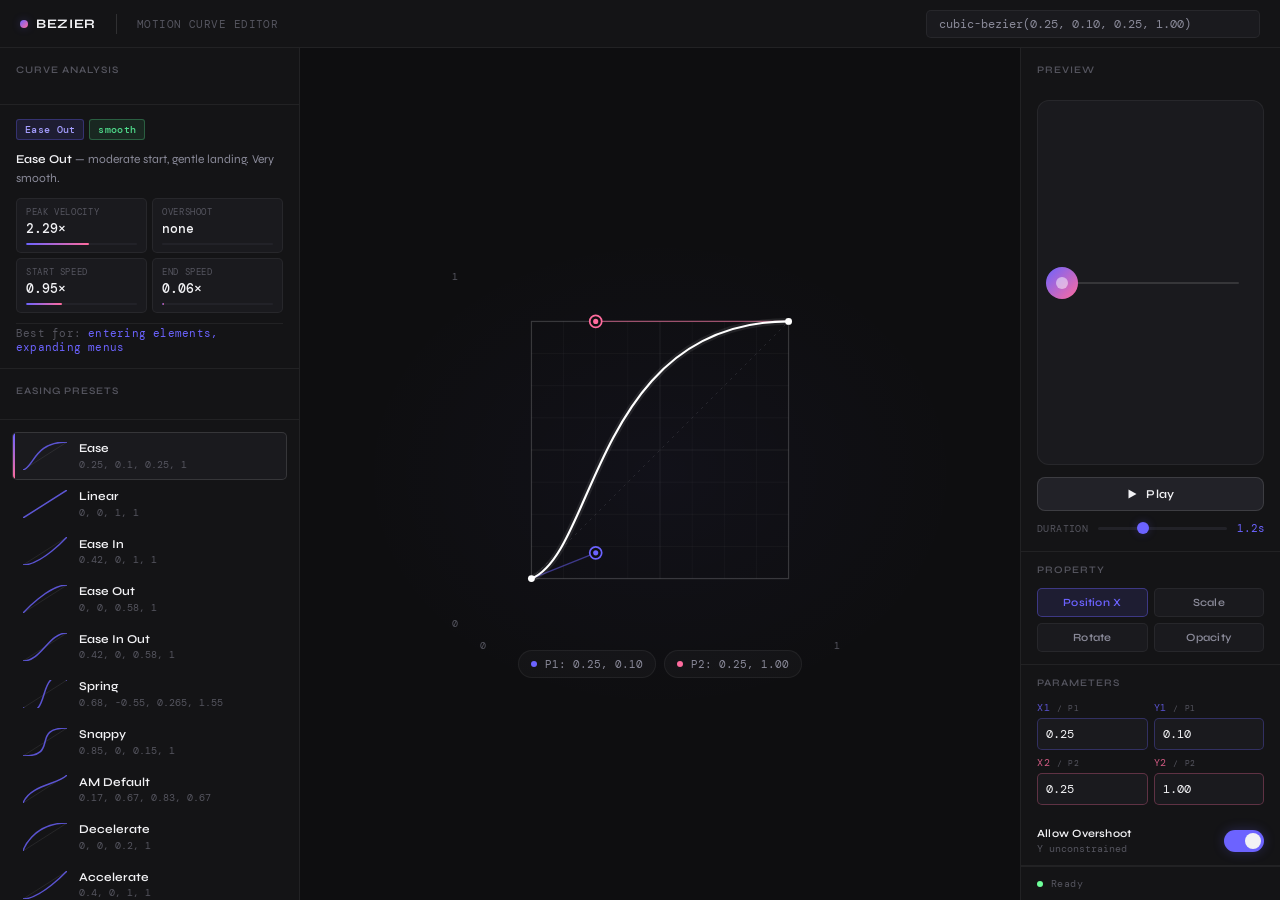
==== Graph.html @ d5f0c217 "Add files via upload" ====
<!DOCTYPE html>
<html lang="en">
<head>
<meta charset="UTF-8">
<meta name="viewport" content="width=device-width, initial-scale=1.0">
<title>Bezier Editor</title>
<link rel="preconnect" href="https://fonts.googleapis.com">
<link href="https://fonts.googleapis.com/css2?family=DM+Mono:ital,wght@0,300;0,400;0,500;1,300&family=Syne:wght@400;500;600;700;800&display=swap" rel="stylesheet">
<style>
*,*::before,*::after{box-sizing:border-box;margin:0;padding:0}

:root {
  --bg: #0e0e10;
  --surface-1: #141416;
  --surface-2: #1a1a1e;
  --surface-3: #222228;
  --border: rgba(255,255,255,0.06);
  --border-bright: rgba(255,255,255,0.12);
  --text-1: #f2f2f5;
  --text-2: #8a8a99;
  --text-3: #55555f;
  --accent-a: #6C63FF;
  --accent-b: #FF6B9D;
  --accent-glow-a: rgba(108,99,255,0.25);
  --accent-glow-b: rgba(255,107,157,0.25);
  --curve: #ffffff;
  --grid: rgba(255,255,255,0.04);
  --grid-bright: rgba(255,255,255,0.08);
  --node: #ffffff;
  --radius: 12px;
  --radius-sm: 8px;
  --radius-xs: 5px;
}

html,body{height:100%;background:var(--bg);color:var(--text-1);font-family:'Syne',sans-serif;overflow:hidden}

body {
  display:grid;
  grid-template-rows:48px 1fr;
  grid-template-columns:1fr;
}

/* ── TOPBAR ── */
.topbar {
  grid-row:1;
  display:flex;
  align-items:center;
  padding:0 20px;
  border-bottom:1px solid var(--border);
  gap:16px;
  background:var(--surface-1);
  position:relative;
  z-index:10;
}

.logo {
  display:flex;
  align-items:center;
  gap:8px;
  font-size:13px;
  font-weight:700;
  letter-spacing:0.05em;
  color:var(--text-1);
  text-transform:uppercase;
}

.logo-dot {
  width:8px;height:8px;
  border-radius:50%;
  background:linear-gradient(135deg,var(--accent-a),var(--accent-b));
  box-shadow:0 0 8px var(--accent-glow-a);
}

.divider-v {
  width:1px;height:20px;
  background:var(--border-bright);
  margin:0 4px;
}

.topbar-label {
  font-size:11px;
  color:var(--text-3);
  font-family:'DM Mono',monospace;
  letter-spacing:0.04em;
  text-transform:uppercase;
}

.topbar-spacer { flex:1 }

.topbar-code {
  font-family:'DM Mono',monospace;
  font-size:12px;
  color:var(--text-2);
  background:var(--surface-2);
  border:1px solid var(--border);
  padding:5px 12px;
  border-radius:var(--radius-xs);
  cursor:pointer;
  transition:all 0.15s;
  display:flex;
  align-items:center;
  gap:8px;
}
.topbar-code:hover{background:var(--surface-3);border-color:var(--border-bright);color:var(--text-1)}
.topbar-code .copy-flash{color:#6eff9a;font-size:10px;opacity:0;transition:opacity 0.2s}
.topbar-code .copy-flash.show{opacity:1}

/* ── MAIN LAYOUT ── */
.workspace {
  grid-row:2;
  display:grid;
  grid-template-columns:300px 1fr 260px;
  overflow:hidden;
}

/* ── LEFT SIDEBAR: PRESETS ── */
.sidebar-left {
  background:var(--surface-1);
  border-right:1px solid var(--border);
  display:flex;
  flex-direction:column;
  overflow:hidden;
}

.sidebar-section {
  padding:16px;
  border-bottom:1px solid var(--border);
}

.sidebar-section-label {
  font-size:10px;
  font-weight:600;
  color:var(--text-3);
  letter-spacing:0.1em;
  text-transform:uppercase;
  margin-bottom:12px;
}

.presets-list {
  display:flex;
  flex-direction:column;
  gap:4px;
}

.preset-item {
  display:flex;
  align-items:center;
  gap:12px;
  padding:8px 10px;
  border-radius:var(--radius-xs);
  cursor:pointer;
  transition:all 0.12s;
  border:1px solid transparent;
  position:relative;
  overflow:hidden;
}

.preset-item:hover{background:var(--surface-2)}

.preset-item.active {
  background:var(--surface-2);
  border-color:var(--border-bright);
}

.preset-item.active::before {
  content:'';
  position:absolute;left:0;top:0;bottom:0;
  width:2px;
  background:linear-gradient(to bottom,var(--accent-a),var(--accent-b));
  border-radius:2px 0 0 2px;
}

.preset-thumb {
  width:44px;height:28px;
  flex-shrink:0;
}

.preset-thumb svg{width:100%;height:100%}

.preset-info { flex:1;min-width:0 }

.preset-name {
  font-size:12px;
  font-weight:600;
  color:var(--text-1);
  line-height:1.3;
}

.preset-vals {
  font-family:'DM Mono',monospace;
  font-size:10px;
  color:var(--text-3);
  margin-top:1px;
  white-space:nowrap;
  overflow:hidden;
  text-overflow:ellipsis;
}

/* ── CENTER: GRAPH EDITOR ── */
.center-panel {
  display:flex;
  flex-direction:column;
  background:var(--bg);
  position:relative;
  align-items:center;
  justify-content:center;
  overflow:hidden;
}

.center-panel::before {
  content:'';
  position:absolute;inset:0;
  background:
    radial-gradient(ellipse 60% 40% at 50% 50%, rgba(108,99,255,0.04) 0%, transparent 70%);
  pointer-events:none;
}

.graph-wrap {
  position:relative;
  display:flex;
  align-items:center;
  justify-content:center;
}

.graph-canvas {
  display:block;
  user-select:none;
  touch-action:none;
  cursor:crosshair;
}

/* Axis labels */
.axis-label {
  position:absolute;
  font-family:'DM Mono',monospace;
  font-size:10px;
  color:var(--text-3);
  letter-spacing:0.04em;
}
.axis-label.x0{bottom:-22px;left:0}
.axis-label.x1{bottom:-22px;right:0}
.axis-label.y0{left:-28px;bottom:0}
.axis-label.y1{left:-28px;top:0}

.coord-strip {
  display:flex;
  gap:8px;
  margin-top:20px;
}

.coord-pill {
  display:flex;
  align-items:center;
  gap:8px;
  padding:6px 12px;
  background:var(--surface-1);
  border:1px solid var(--border);
  border-radius:20px;
  font-family:'DM Mono',monospace;
  font-size:11px;
  color:var(--text-2);
  transition:border-color 0.2s;
}

.coord-dot {
  width:6px;height:6px;
  border-radius:50%;
  flex-shrink:0;
}

/* ── RIGHT SIDEBAR: CONTROLS + PREVIEW ── */
.sidebar-right {
  background:var(--surface-1);
  border-left:1px solid var(--border);
  display:flex;
  flex-direction:column;
  overflow:hidden;
}

/* Preview section */
.preview-section {
  padding:16px;
  border-bottom:1px solid var(--border);
  flex:1;
  display:flex;
  flex-direction:column;
}

.preview-stage {
  flex:1;
  background:var(--surface-2);
  border:1px solid var(--border);
  border-radius:var(--radius);
  display:flex;
  align-items:center;
  padding:0 24px;
  min-height:120px;
  position:relative;
  overflow:hidden;
  margin-top:12px;
  margin-bottom:12px;
}

.preview-track {
  width:100%;
  height:2px;
  background:var(--border-bright);
  border-radius:1px;
  position:relative;
}

.preview-ball {
  position:absolute;
  top:50%;
  left:0;
  transform:translate(-50%,-50%);
  transition:none;
}

.ball-ring {
  width:32px;height:32px;
  border-radius:50%;
  background:linear-gradient(135deg,var(--accent-a),var(--accent-b));
  display:flex;align-items:center;justify-content:center;
}

.ball-inner {
  width:12px;height:12px;
  border-radius:50%;
  background:rgba(255,255,255,0.5);
}

.play-btn {
  width:100%;
  padding:9px;
  background:var(--surface-3);
  border:1px solid var(--border-bright);
  border-radius:var(--radius-sm);
  color:var(--text-1);
  font-family:'Syne',sans-serif;
  font-size:12px;
  font-weight:600;
  letter-spacing:0.04em;
  cursor:pointer;
  transition:all 0.15s;
  display:flex;
  align-items:center;
  justify-content:center;
  gap:8px;
}
.play-btn:hover{background:var(--accent-a);border-color:transparent;box-shadow:0 0 20px var(--accent-glow-a)}
.play-btn.playing{background:var(--surface-2);color:var(--text-2)}

.play-icon{width:12px;height:12px;display:block}

/* Duration */
.dur-row {
  display:flex;
  align-items:center;
  gap:10px;
  margin-top:10px;
}

.dur-label {
  font-size:10px;
  color:var(--text-3);
  font-family:'DM Mono',monospace;
  letter-spacing:0.04em;
  white-space:nowrap;
}

.dur-val {
  font-size:11px;
  font-family:'DM Mono',monospace;
  color:var(--accent-a);
  min-width:28px;
  text-align:right;
}

input[type=range]{
  -webkit-appearance:none;
  appearance:none;
  flex:1;height:3px;
  background:var(--surface-3);
  border-radius:2px;
  outline:none;
  cursor:pointer;
}
input[type=range]::-webkit-slider-thumb{
  -webkit-appearance:none;
  width:12px;height:12px;
  border-radius:50%;
  background:var(--accent-a);
  box-shadow:0 0 8px var(--accent-glow-a);
  cursor:grab;
  transition:transform 0.1s;
}
input[type=range]::-webkit-slider-thumb:active{transform:scale(1.3);cursor:grabbing}

/* Property chips */
.prop-section {
  padding:12px 16px;
  border-bottom:1px solid var(--border);
}

.prop-chips {
  display:grid;
  grid-template-columns:1fr 1fr;
  gap:6px;
  margin-top:8px;
}

.prop-chip {
  padding:7px 10px;
  background:var(--surface-2);
  border:1px solid var(--border);
  border-radius:var(--radius-xs);
  font-size:11px;
  font-weight:600;
  color:var(--text-2);
  cursor:pointer;
  transition:all 0.12s;
  text-align:center;
  letter-spacing:0.02em;
}
.prop-chip:hover{border-color:var(--border-bright);color:var(--text-1)}
.prop-chip.active{background:rgba(108,99,255,0.12);border-color:rgba(108,99,255,0.4);color:var(--accent-a)}

/* Numeric inputs */
.inputs-section {
  padding:12px 16px;
}

.input-grid {
  display:grid;
  grid-template-columns:1fr 1fr;
  gap:6px;
  margin-top:8px;
}

.param-input-wrap {
  display:flex;
  flex-direction:column;
  gap:4px;
}

.param-label {
  font-size:10px;
  font-family:'DM Mono',monospace;
  color:var(--text-3);
  letter-spacing:0.06em;
}

.param-label span {
  font-size:8px;
  color:var(--text-3);
}

.param-input {
  background:var(--surface-2);
  border:1px solid var(--border);
  border-radius:var(--radius-xs);
  padding:7px 8px;
  font-family:'DM Mono',monospace;
  font-size:12px;
  color:var(--text-1);
  width:100%;
  outline:none;
  transition:border-color 0.15s;
}
.param-input:focus{border-color:var(--accent-a)}
.param-input.p1{border-color:rgba(108,99,255,0.3)}
.param-input.p2{border-color:rgba(255,107,157,0.3)}

/* ── SVG GRAPH STYLES ── */
.grid-line-minor{stroke:var(--grid);stroke-width:1}
.grid-line-major{stroke:var(--grid-bright);stroke-width:1}
.bound-rect{fill:none;stroke:var(--border-bright);stroke-width:1.5}
.diagonal{stroke:var(--text-3);stroke-width:1;stroke-dasharray:3 5;opacity:0.4}
.handle-rod{stroke-width:1.5;fill:none;stroke-dasharray:none}
.rod-a{stroke:rgba(108,99,255,0.5)}
.rod-b{stroke:rgba(255,107,157,0.5)}
.bezier-curve{stroke:var(--curve);stroke-width:2.5;fill:none;stroke-linecap:round;stroke-linejoin:round}
.bezier-shadow{stroke:rgba(255,255,255,0.08);stroke-width:8;fill:none;stroke-linecap:round}
.endpoint{fill:var(--node);r:4}
.handle-h{r:7;stroke-width:2;fill:var(--bg);cursor:grab}
.handle-h:active{cursor:grabbing}
.ha{stroke:var(--accent-a)}
.hb{stroke:var(--accent-b)}
.handle-core-a{r:3;fill:var(--accent-a);pointer-events:none}
.handle-core-b{r:3;fill:var(--accent-b);pointer-events:none}

/* ── ANALYSIS PANEL ── */
.analysis-panel {
  padding:14px 16px;
  border-bottom:1px solid var(--border);
  display:flex;
  flex-direction:column;
  gap:10px;
}

.analysis-summary {
  font-size:12px;
  color:var(--text-2);
  line-height:1.6;
  min-height:38px;
  transition:color 0.2s;
}

.analysis-summary strong {
  color:var(--text-1);
  font-weight:600;
}

.analysis-tags {
  display:flex;
  flex-wrap:wrap;
  gap:5px;
}

.atag {
  font-size:10px;
  font-family:'DM Mono',monospace;
  padding:3px 8px;
  border-radius:3px;
  letter-spacing:0.03em;
  border:1px solid transparent;
  font-weight:500;
}

.atag-pattern  { background:rgba(108,99,255,0.12); border-color:rgba(108,99,255,0.3); color:#a59eff; }
.atag-overshoot{ background:rgba(255,107,157,0.12); border-color:rgba(255,107,157,0.3); color:#ff9dc3; }
.atag-velocity { background:rgba(255,200,80,0.10);  border-color:rgba(255,200,80,0.3);  color:#ffc850; }
.atag-smooth   { background:rgba(80,220,140,0.10);  border-color:rgba(80,220,140,0.3);  color:#50dc8c; }
.atag-neutral  { background:rgba(255,255,255,0.05); border-color:rgba(255,255,255,0.1); color:var(--text-2); }

.analysis-metrics {
  display:grid;
  grid-template-columns:1fr 1fr;
  gap:5px;
}

.ametric {
  background:var(--surface-2);
  border:1px solid var(--border);
  border-radius:var(--radius-xs);
  padding:7px 9px;
  display:flex;
  flex-direction:column;
  gap:2px;
}

.ametric-label {
  font-size:9px;
  font-family:'DM Mono',monospace;
  color:var(--text-3);
  letter-spacing:0.07em;
  text-transform:uppercase;
}

.ametric-val {
  font-size:13px;
  font-family:'DM Mono',monospace;
  color:var(--text-1);
  font-weight:500;
}

.ametric-bar {
  height:2px;
  background:var(--surface-3);
  border-radius:1px;
  margin-top:4px;
  overflow:hidden;
}

.ametric-fill {
  height:100%;
  border-radius:1px;
  background:linear-gradient(90deg,var(--accent-a),var(--accent-b));
  transition:width 0.3s ease;
}

.use-case {
  font-size:11px;
  color:var(--text-3);
  font-family:'DM Mono',monospace;
  letter-spacing:0.02em;
  padding-top:2px;
  border-top:1px solid var(--border);
}

.use-case span { color:var(--accent-a) }

/* Scrollable presets */
.presets-scroll{overflow-y:auto;flex:1;padding:12px 12px}
.presets-scroll::-webkit-scrollbar{width:4px}
.presets-scroll::-webkit-scrollbar-track{background:transparent}
.presets-scroll::-webkit-scrollbar-thumb{background:var(--surface-3);border-radius:2px}

/* ── OVERSHOOT TOGGLE ── */
.overshoot-section {
  padding:10px 16px;
  border-bottom:1px solid var(--border);
}

.toggle-row {
  display:flex;
  align-items:center;
  justify-content:space-between;
  gap:10px;
}

.toggle-info {
  display:flex;
  flex-direction:column;
  gap:2px;
}

.toggle-title {
  font-size:11px;
  font-weight:600;
  color:var(--text-1);
  letter-spacing:0.02em;
}

.toggle-sub {
  font-size:10px;
  font-family:'DM Mono',monospace;
  color:var(--text-3);
}

.toggle-btn {
  width:40px;
  height:22px;
  border-radius:11px;
  border:none;
  background:var(--surface-3);
  cursor:pointer;
  position:relative;
  transition:background 0.2s;
  flex-shrink:0;
  outline:none;
}

.toggle-btn.on {
  background:var(--accent-a);
  box-shadow:0 0 12px var(--accent-glow-a);
}

.toggle-thumb {
  position:absolute;
  top:3px;left:3px;
  width:16px;height:16px;
  border-radius:50%;
  background:var(--text-1);
  transition:transform 0.2s cubic-bezier(.34,1.56,.64,1);
  pointer-events:none;
}

.toggle-btn.on .toggle-thumb {
  transform:translateX(18px);
}

/* Bottom bar */
.bottombar{
  padding:10px 16px;
  border-top:1px solid var(--border);
  display:flex;
  align-items:center;
  gap:8px;
  background:var(--surface-1);
}

.status-dot{width:6px;height:6px;border-radius:50%;background:#6eff9a;flex-shrink:0}
.status-text{font-size:10px;font-family:'DM Mono',monospace;color:var(--text-3);letter-spacing:0.04em}

@keyframes blink{0%,100%{opacity:1}50%{opacity:0}}
.recording .status-dot{background:var(--accent-b);animation:blink 1s infinite}
</style>
</head>
<body>

<!-- TOP BAR -->
<header class="topbar">
  <div class="logo">
    <span class="logo-dot"></span>
    Bezier
  </div>
  <div class="divider-v"></div>
  <span class="topbar-label">Motion Curve Editor</span>
  <div class="topbar-spacer"></div>
  <button class="topbar-code" id="topbar-copy" title="Click to copy CSS">
    <span id="topbar-code-text">cubic-bezier(0.25, 0.10, 0.25, 1.00)</span>
    <span class="copy-flash" id="copy-flash">✓ Copied</span>
  </button>
</header>

<div class="workspace">

  <!-- LEFT SIDEBAR: PRESETS -->
  <aside class="sidebar-left">
    <div class="sidebar-section">
      <div class="sidebar-section-label">Curve Analysis</div>
    </div>

    <div class="analysis-panel" id="analysis-panel">
      <div class="analysis-tags" id="analysis-tags"></div>
      <div class="analysis-summary" id="analysis-summary">Loading...</div>
      <div class="analysis-metrics">
        <div class="ametric">
          <div class="ametric-label">Peak Velocity</div>
          <div class="ametric-val" id="m-velocity">—</div>
          <div class="ametric-bar"><div class="ametric-fill" id="m-velocity-bar" style="width:0%"></div></div>
        </div>
        <div class="ametric">
          <div class="ametric-label">Overshoot</div>
          <div class="ametric-val" id="m-overshoot">—</div>
          <div class="ametric-bar"><div class="ametric-fill" id="m-overshoot-bar" style="width:0%"></div></div>
        </div>
        <div class="ametric">
          <div class="ametric-label">Start Speed</div>
          <div class="ametric-val" id="m-start">—</div>
          <div class="ametric-bar"><div class="ametric-fill" id="m-start-bar" style="width:0%"></div></div>
        </div>
        <div class="ametric">
          <div class="ametric-label">End Speed</div>
          <div class="ametric-val" id="m-end">—</div>
          <div class="ametric-bar"><div class="ametric-fill" id="m-end-bar" style="width:0%"></div></div>
        </div>
      </div>
      <div class="use-case" id="use-case"></div>
    </div>

    <div class="sidebar-section" style="padding-bottom:10px">
      <div class="sidebar-section-label">Easing Presets</div>
    </div>
    <div class="presets-scroll" id="presets-list">
      <!-- filled by JS -->
    </div>
  </aside>

  <!-- CENTER: GRAPH EDITOR -->
  <main class="center-panel">
    <div class="graph-wrap" id="graph-wrap">
      <svg id="svg-graph" class="graph-canvas" width="360" height="360" viewBox="-60 -60 420 420">
        <defs>
          <filter id="glow-a" x="-50%" y="-50%" width="200%" height="200%">
            <feGaussianBlur stdDeviation="3" result="blur"/>
            <feComposite in="SourceGraphic" in2="blur" operator="over"/>
          </filter>
        </defs>

        <!-- Minor grid lines -->
        <g id="grid-minor"></g>
        <!-- Major grid lines -->
        <g id="grid-major"></g>

        <!-- Bounding box -->
        <rect x="0" y="0" width="300" height="300" class="bound-rect"/>

        <!-- Diagonal reference line -->
        <line x1="0" y1="300" x2="300" y2="0" class="diagonal" id="diag"/>

        <!-- Handle rods -->
        <line id="rod-a" class="handle-rod rod-a" x1="0" y1="300" x2="75" y2="30"/>
        <line id="rod-b" class="handle-rod rod-b" x1="300" y1="0" x2="225" y2="270"/>

        <!-- Curve shadow (soft glow beneath) -->
        <path id="curve-shadow" class="bezier-shadow"/>

        <!-- Main curve -->
        <path id="curve" class="bezier-curve"/>

        <!-- Endpoints -->
        <circle cx="0" cy="300" class="endpoint"/>
        <circle cx="300" cy="0" class="endpoint"/>

        <!-- Handle A (blue/purple) -->
        <circle id="ha" class="handle-h ha" cx="75" cy="270"/>
        <circle id="ha-core" class="handle-core-a" cx="75" cy="270"/>

        <!-- Handle B (pink) -->
        <circle id="hb" class="handle-h hb" cx="225" cy="30"/>
        <circle id="hb-core" class="handle-core-b" cx="225" cy="30"/>
      </svg>

      <!-- Axis labels -->
      <span class="axis-label x0">0</span>
      <span class="axis-label x1">1</span>
      <span class="axis-label y0">0</span>
      <span class="axis-label y1">1</span>
    </div>

    <div class="coord-strip">
      <div class="coord-pill" id="pill-a">
        <span class="coord-dot" style="background:var(--accent-a)"></span>
        <span id="pill-a-text">P1: 0.25, 0.10</span>
      </div>
      <div class="coord-pill" id="pill-b">
        <span class="coord-dot" style="background:var(--accent-b)"></span>
        <span id="pill-b-text">P2: 0.25, 1.00</span>
      </div>
    </div>
  </main>

  <!-- RIGHT SIDEBAR: PREVIEW + CONTROLS -->
  <aside class="sidebar-right">

    <div class="preview-section">
      <div class="sidebar-section-label">Preview</div>
      <div class="preview-stage">
        <div class="preview-track" id="preview-track">
          <div class="preview-ball" id="preview-ball" style="left:0%">
            <div class="ball-ring">
              <div class="ball-inner"></div>
            </div>
          </div>
        </div>
      </div>

      <button class="play-btn" id="play-btn">
        <svg class="play-icon" viewBox="0 0 12 12" fill="none">
          <path d="M2.5 1.5L10.5 6L2.5 10.5V1.5Z" fill="currentColor"/>
        </svg>
        Play
      </button>

      <div class="dur-row">
        <span class="dur-label">DURATION</span>
        <input type="range" id="duration" min="0.3" max="3" step="0.1" value="1.2">
        <span class="dur-val" id="dur-display">1.2s</span>
      </div>
    </div>

    <div class="prop-section">
      <div class="sidebar-section-label">Property</div>
      <div class="prop-chips" id="prop-chips">
        <div class="prop-chip active" data-prop="x">Position X</div>
        <div class="prop-chip" data-prop="scale">Scale</div>
        <div class="prop-chip" data-prop="rotate">Rotate</div>
        <div class="prop-chip" data-prop="opacity">Opacity</div>
      </div>
    </div>

    <div class="inputs-section">
      <div class="sidebar-section-label">Parameters</div>
      <div class="input-grid">
        <div class="param-input-wrap">
          <div class="param-label" style="color:rgba(108,99,255,0.8)">X1 <span>/ P1</span></div>
          <input type="number" class="param-input p1" id="inp-x1" min="0" max="1" step="0.01" value="0.25">
        </div>
        <div class="param-input-wrap">
          <div class="param-label" style="color:rgba(108,99,255,0.8)">Y1 <span>/ P1</span></div>
          <input type="number" class="param-input p1" id="inp-y1" step="0.01" value="0.10">
        </div>
        <div class="param-input-wrap">
          <div class="param-label" style="color:rgba(255,107,157,0.8)">X2 <span>/ P2</span></div>
          <input type="number" class="param-input p2" id="inp-x2" min="0" max="1" step="0.01" value="0.25">
        </div>
        <div class="param-input-wrap">
          <div class="param-label" style="color:rgba(255,107,157,0.8)">Y2 <span>/ P2</span></div>
          <input type="number" class="param-input p2" id="inp-y2" step="0.01" value="1.00">
        </div>
      </div>
    </div>

    <div class="overshoot-section">
      <div class="toggle-row">
        <div class="toggle-info">
          <div class="toggle-title">Allow Overshoot</div>
          <div class="toggle-sub" id="overshoot-sub">Y unconstrained</div>
        </div>
        <button class="toggle-btn on" id="overshoot-toggle" title="Toggle Y-axis overshoot">
          <div class="toggle-thumb"></div>
        </button>
      </div>
    </div>

    <div class="bottombar" id="bottombar">
      <div class="status-dot" id="status-dot"></div>
      <span class="status-text" id="status-text">Ready</span>
    </div>

  </aside>
</div>

<script>
const PRESETS = [
  {name:'Ease',vals:[.25,.1,.25,1]},
  {name:'Linear',vals:[0,0,1,1]},
  {name:'Ease In',vals:[.42,0,1,1]},
  {name:'Ease Out',vals:[0,0,.58,1]},
  {name:'Ease In Out',vals:[.42,0,.58,1]},
  {name:'Spring',vals:[.68,-.55,.265,1.55]},
  {name:'Snappy',vals:[.85,0,.15,1]},
  {name:'AM Default',vals:[.17,.67,.83,.67]},
  {name:'Decelerate',vals:[0,0,.2,1]},
  {name:'Accelerate',vals:[.4,0,1,1]},
  {name:'Sharp',vals:[.4,0,.6,1]},
  {name:'Overshoot',vals:[.34,1.56,.64,1]},
];

const G = 300; // grid size in SVG units

let x1=.25,y1=.1,x2=.25,y2=1;
let dragging=null;
let activeProp='x';
let allowOvershoot=true;
let duration=1.2;
let animRaf=null, animStart=null, animPlaying=false;

const svg = document.getElementById('svg-graph');
const ha = document.getElementById('ha'), haC = document.getElementById('ha-core');
const hb = document.getElementById('hb'), hbC = document.getElementById('hb-core');
const rodA = document.getElementById('rod-a'), rodB = document.getElementById('rod-b');
const curvePath = document.getElementById('curve'), curveShadow = document.getElementById('curve-shadow');
const pillAT = document.getElementById('pill-a-text'), pillBT = document.getElementById('pill-b-text');
const topCode = document.getElementById('topbar-code-text');
const copyFlash = document.getElementById('copy-flash');
const inpX1=document.getElementById('inp-x1'),inpY1=document.getElementById('inp-y1');
const inpX2=document.getElementById('inp-x2'),inpY2=document.getElementById('inp-y2');
const ball = document.getElementById('preview-ball');
const playBtn = document.getElementById('play-btn');
const durationInput = document.getElementById('duration');
const durDisplay = document.getElementById('dur-display');
const statusDot = document.getElementById('status-dot');
const statusText = document.getElementById('status-text');

// Build grid
function buildGrid(){
  const minor = document.getElementById('grid-minor');
  const major = document.getElementById('grid-major');
  for(let i=0;i<=4;i++){
    const v = i*75;
    const lv = document.createElementNS('http://www.w3.org/2000/svg','line');
    lv.setAttribute('x1',v);lv.setAttribute('y1',0);lv.setAttribute('x2',v);lv.setAttribute('y2',300);
    lv.setAttribute('class',i%2===0?'grid-line-major':'grid-line-minor');
    major.appendChild(lv);
    const lh = document.createElementNS('http://www.w3.org/2000/svg','line');
    lh.setAttribute('x1',0);lh.setAttribute('y1',v);lh.setAttribute('x2',300);lh.setAttribute('y2',v);
    lh.setAttribute('class',i%2===0?'grid-line-major':'grid-line-minor');
    major.appendChild(lh);
  }
  for(let i=1;i<8;i++){
    if(i%2===0)continue;
    const v=i*300/8;
    const lv=document.createElementNS('http://www.w3.org/2000/svg','line');
    lv.setAttribute('x1',v);lv.setAttribute('y1',0);lv.setAttribute('x2',v);lv.setAttribute('y2',300);
    lv.setAttribute('class','grid-line-minor');
    minor.appendChild(lv);
    const lh=document.createElementNS('http://www.w3.org/2000/svg','line');
    lh.setAttribute('x1',0);lh.setAttribute('y1',v);lh.setAttribute('x2',300);lh.setAttribute('y2',v);
    lh.setAttribute('class','grid-line-minor');
    minor.appendChild(lh);
  }
}

function toSVG(nx,ny){
  // in SVG: x grows right, y grows DOWN. But we want y=0 at bottom, y=1 at top
  return {x: nx*G, y: G - ny*G};
}

function updateGraph(){
  const a = toSVG(x1,y1);
  const b = toSVG(x2,y2);

  ha.setAttribute('cx',a.x); ha.setAttribute('cy',a.y);
  haC.setAttribute('cx',a.x); haC.setAttribute('cy',a.y);
  hb.setAttribute('cx',b.x); hb.setAttribute('cy',b.y);
  hbC.setAttribute('cx',b.x); hbC.setAttribute('cy',b.y);

  // Origin = (0,300) in SVG (x=0, y=0 in bezier coords)
  // End    = (300,0) in SVG (x=1, y=1 in bezier coords)
  rodA.setAttribute('x2',a.x); rodA.setAttribute('y2',a.y);
  rodB.setAttribute('x2',b.x); rodB.setAttribute('y2',b.y);

  const d = `M 0 ${G} C ${a.x} ${a.y}, ${b.x} ${b.y}, ${G} 0`;
  curvePath.setAttribute('d',d);
  curveShadow.setAttribute('d',d);

  const bx1=x1.toFixed(2),by1=y1.toFixed(2),bx2=x2.toFixed(2),by2=y2.toFixed(2);
  pillAT.textContent = `P1: ${bx1}, ${by1}`;
  pillBT.textContent = `P2: ${bx2}, ${by2}`;
  topCode.textContent = `cubic-bezier(${bx1}, ${by1}, ${bx2}, ${by2})`;

  inpX1.value=bx1; inpY1.value=by1; inpX2.value=bx2; inpY2.value=by2;

  updatePresetHighlight();
  analyzeCurve();

  // Send update to parent if embedded in iframe
  if (window.parent !== window) {
    window.parent.postMessage({
      type: 'BEZIER_UPDATE',
      x1: x1, y1: y1, x2: x2, y2: y2
    }, '*');
  }
}

function updatePresetHighlight(){
  const bx1=x1.toFixed(2),by1=y1.toFixed(2),bx2=x2.toFixed(2),by2=y2.toFixed(2);
  document.querySelectorAll('.preset-item').forEach(el=>{
    const v=el.dataset.vals.split(',');
    if(parseFloat(v[0]).toFixed(2)===bx1 && parseFloat(v[1]).toFixed(2)===by1 &&
       parseFloat(v[2]).toFixed(2)===bx2 && parseFloat(v[3]).toFixed(2)===by2){
      el.classList.add('active');
    } else {
      el.classList.remove('active');
    }
  });
}

// Build preset thumbnails
function makeThumbnailPath(px1,py1,px2,py2){
  // 44x28 SVG viewBox: origin at (0,28), end at (44,0)
  const W=44,H=28;
  const ax=px1*W, ay=H-py1*H;
  const bx=px2*W, by=H-py2*H;
  return `M0,${H} C${ax},${ay} ${bx},${by} ${W},0`;
}

function buildPresets(){
  const list = document.getElementById('presets-list');
  PRESETS.forEach(p=>{
    const [v1,v2,v3,v4]=p.vals;
    const el=document.createElement('div');
    el.className='preset-item';
    el.dataset.vals=p.vals.join(',');
    el.innerHTML=`
      <div class="preset-thumb">
        <svg viewBox="0 0 44 28" fill="none" xmlns="http://www.w3.org/2000/svg">
          <path d="M0,28 L44,0" stroke="rgba(255,255,255,0.08)" stroke-width="1"/>
          <path d="${makeThumbnailPath(v1,v2,v3,v4)}" stroke="rgba(108,99,255,0.8)" stroke-width="1.5" fill="none" stroke-linecap="round"/>
        </svg>
      </div>
      <div class="preset-info">
        <div class="preset-name">${p.name}</div>
        <div class="preset-vals">${v1}, ${v2}, ${v3}, ${v4}</div>
      </div>
    `;
    el.addEventListener('click',()=>{
      x1=v1;y1=v2;x2=v3;y2=v4;
      updateGraph();
    });
    list.appendChild(el);
  });
}

// SVG pointer interaction
function getSVGPoint(e){
  const pt = svg.createSVGPoint();
  const src = e.touches ? e.touches[0] : e;
  pt.x=src.clientX; pt.y=src.clientY;
  return pt.matrixTransform(svg.getScreenCTM().inverse());
}

function startDrag(e,which){
  e.preventDefault();
  dragging=which;
  setStatus('Dragging');
  const move=(ev)=>{
    if(!dragging)return;
    ev.preventDefault();
    const pt=getSVGPoint(ev);
    let nx=Math.max(0,Math.min(1,pt.x/G));
    let ny=(G-pt.y)/G; // unbounded for Y
    if(dragging==='a'){x1=nx;y1=clampY(ny);}
    else{x2=nx;y2=clampY(ny);}
    updateGraph();
  };
  const up=()=>{
    dragging=null;
    setStatus('Ready');
    document.removeEventListener('mousemove',move);
    document.removeEventListener('mouseup',up);
    document.removeEventListener('touchmove',move);
    document.removeEventListener('touchend',up);
  };
  document.addEventListener('mousemove',move);
  document.addEventListener('mouseup',up);
  document.addEventListener('touchmove',move,{passive:false});
  document.addEventListener('touchend',up);
}

ha.addEventListener('mousedown',e=>startDrag(e,'a'));
hb.addEventListener('mousedown',e=>startDrag(e,'b'));
ha.addEventListener('touchstart',e=>startDrag(e,'a'),{passive:false});
hb.addEventListener('touchstart',e=>startDrag(e,'b'),{passive:false});

// Numeric inputs
function syncFromInputs(){
  const v1=parseFloat(inpX1.value)||0;
  const v2=parseFloat(inpY1.value)||0;
  const v3=parseFloat(inpX2.value)||0;
  const v4=parseFloat(inpY2.value)||0;
  x1=Math.max(0,Math.min(1,v1));
  y1=clampY(v2); x2=Math.max(0,Math.min(1,v3)); y2=clampY(v4);
  updateGraph();
}
[inpX1,inpY1,inpX2,inpY2].forEach(inp=>{
  inp.addEventListener('input',syncFromInputs);
  inp.addEventListener('blur',()=>{inp.value=parseFloat(inp.value).toFixed(2);syncFromInputs();});
});

// Copy
document.getElementById('topbar-copy').addEventListener('click',()=>{
  navigator.clipboard.writeText(topCode.textContent).then(()=>{
    copyFlash.classList.add('show');
    setTimeout(()=>copyFlash.classList.remove('show'),2000);
  });
});

// Property chips
document.getElementById('prop-chips').addEventListener('click',e=>{
  const chip=e.target.closest('.prop-chip');
  if(!chip)return;
  document.querySelectorAll('.prop-chip').forEach(c=>c.classList.remove('active'));
  chip.classList.add('active');
  activeProp=chip.dataset.prop;
  stopAnim();
  resetBall();
});

// Duration
durationInput.addEventListener('input',()=>{
  duration=parseFloat(durationInput.value);
  durDisplay.textContent=duration.toFixed(1)+'s';
});

// Bezier sampler (CSS cubic-bezier approximation via Newton's method)
function bezierY(t){
  const cx=3*x1, bx=3*(x2-x1)-cx, ax=1-cx-bx;
  const cy=3*y1, by=3*(y2-y1)-cy, ay=1-cy-by;
  // sample t in [0,1], but 't' here is time param, we solve for bezier X = t (since CSS bezier uses x=time)
  // For simplicity we'll do a direct parameterized sample: f(t)=y(t) and we already know x(t)=t approximately... 
  // Actually for CSS cubic-bezier we need to map progress in X to Y. Let's do a quick Newton solve.
  function sampleX(u){return ((ax*u+bx)*u+cx)*u;}
  function sampleY(u){return ((ay*u+by)*u+cy)*u;}
  function derivX(u){return (3*ax*u+2*bx)*u+cx;}
  let u=t;
  for(let i=0;i<8;i++){
    const xErr=sampleX(u)-t;
    if(Math.abs(xErr)<1e-6)break;
    u-=xErr/derivX(u);
  }
  return sampleY(Math.max(0,Math.min(1,u)));
}

let animId=null;

function playAnim(){
  if(animPlaying)stopAnim();
  animPlaying=true;
  playBtn.textContent='Stop';
  playBtn.classList.add('playing');
  setStatus('Playing');
  document.getElementById('bottombar').classList.add('recording');

  const startTime=performance.now();
  const dur=duration*1000;

  function frame(now){
    const elapsed=now-startTime;
    const t=Math.min(1,elapsed/dur);
    const eased=bezierY(t);

    applyToPreview(eased);

    if(t<1){
      animId=requestAnimationFrame(frame);
    } else {
      animPlaying=false;
      playBtn.innerHTML=`<svg class="play-icon" viewBox="0 0 12 12" fill="none"><path d="M2.5 1.5L10.5 6L2.5 10.5V1.5Z" fill="currentColor"/></svg> Play`;
      playBtn.classList.remove('playing');
      setStatus('Ready');
      document.getElementById('bottombar').classList.remove('recording');
      // bounce back after short delay
      setTimeout(()=>resetBall(),600);
    }
  }
  animId=requestAnimationFrame(frame);
}

function stopAnim(){
  if(animId)cancelAnimationFrame(animId);
  animPlaying=false;
  playBtn.innerHTML=`<svg class="play-icon" viewBox="0 0 12 12" fill="none"><path d="M2.5 1.5L10.5 6L2.5 10.5V1.5Z" fill="currentColor"/></svg> Play`;
  playBtn.classList.remove('playing');
  setStatus('Ready');
  document.getElementById('bottombar').classList.remove('recording');
}

function resetBall(){
  ball.style.transition='none';
  applyToPreview(0);
}

function applyToPreview(eased){
  const clamped=Math.max(-0.2,Math.min(1.2,eased));
  if(activeProp==='x'){
    ball.style.left=`${clamped*100}%`;
    ball.style.transform=`translate(-50%, -50%)`;
    ball.style.opacity='1';
    ball.querySelector('.ball-ring').style.transform='scale(1)';
  } else if(activeProp==='scale'){
    const s=0.3+clamped*1.4;
    ball.style.left='50%';
    ball.style.transform=`translate(-50%,-50%) scale(${Math.max(0.01,s)})`;
    ball.style.opacity='1';
  } else if(activeProp==='rotate'){
    const deg=clamped*360;
    ball.style.left='50%';
    ball.style.transform=`translate(-50%,-50%) rotate(${deg}deg)`;
    ball.style.opacity='1';
  } else if(activeProp==='opacity'){
    ball.style.left='50%';
    ball.style.transform='translate(-50%,-50%)';
    ball.style.opacity=`${1-clamped}`;
  }
}

playBtn.addEventListener('click',()=>{
  if(animPlaying){stopAnim();resetBall();}
  else playAnim();
});

function setStatus(s){
  statusText.textContent=s;
}

// ── CURVE ANALYSIS ENGINE ──
function sampleCurveY(steps){
  const cx=3*x1, bx=3*(x2-x1)-cx, ax=1-cx-bx;
  const cy=3*y1, by=3*(y2-y1)-cy, ay=1-cy-by;
  function sX(u){return ((ax*u+bx)*u+cx)*u;}
  function sY(u){return ((ay*u+by)*u+cy)*u;}
  function dX(u){return (3*ax*u+2*bx)*u+cx;}
  const pts=[];
  for(let i=0;i<=steps;i++){
    const t=i/steps;
    let u=t;
    for(let j=0;j<8;j++){const e=sX(u)-t;if(Math.abs(e)<1e-6)break;const d=dX(u);if(Math.abs(d)<1e-9)break;u-=e/d;}
    u=Math.max(0,Math.min(1,u));
    pts.push({t,y:sY(u)});
  }
  return pts;
}

function analyzeCurve(){
  const N=60;
  const pts=sampleCurveY(N);
  const vels=[];
  for(let i=1;i<pts.length;i++) vels.push((pts[i].y-pts[i-1].y)*N);

  const maxVel=Math.max(...vels.map(Math.abs));
  const minY=Math.min(...pts.map(p=>p.y));
  const maxY=Math.max(...pts.map(p=>p.y));
  const overshootUp=Math.max(0,maxY-1);
  const overshootDown=Math.max(0,-minY);
  const overshoot=Math.max(overshootUp,overshootDown);

  const startVel=Math.abs(vels.slice(0,6).reduce((a,b)=>a+b,0)/6);
  const endVel=Math.abs(vels.slice(-6).reduce((a,b)=>a+b,0)/6);

  const absVels=vels.map(Math.abs);
  const peakIdx=absVels.indexOf(Math.max(...absVels));
  const peakPos=peakIdx/vels.length;

  const avgVel=absVels.reduce((a,b)=>a+b,0)/absVels.length;
  const variance=absVels.reduce((a,b)=>a+(b-avgVel)**2,0)/absVels.length;
  const smoothness=Math.max(0,1-variance/4);

  const isLinear=Math.abs(x1-x2)<0.08&&Math.abs(y1-y2)<0.08&&Math.abs(x1-y1)<0.12;
  let pattern,patternTag;
  if(isLinear){pattern='Linear';patternTag='linear';}
  else if(startVel<0.4&&endVel>0.8){pattern='Ease In';patternTag='ease-in';}
  else if(startVel>0.8&&endVel<0.4){pattern='Ease Out';patternTag='ease-out';}
  else if(startVel<0.6&&endVel<0.6&&maxVel>1.3){pattern='Ease In Out';patternTag='ease-in-out';}
  else if(overshoot>0.05){pattern='Spring';patternTag='spring';}
  else if(startVel>1.2&&peakPos<0.25){pattern='Fast Start';patternTag='fast-start';}
  else if(endVel>1.2&&peakPos>0.75){pattern='Fast End';patternTag='fast-end';}
  else{pattern='Custom';patternTag='custom';}

  const startDesc=startVel<0.35?'slow start':startVel>1.2?'fast start':'moderate start';
  const endDesc=endVel<0.35?'gentle landing':endVel>1.2?'sharp finish':'gradual finish';
  const overshootDesc=overshoot>0.04?` with <strong>${overshoot>0.15?'strong':'light'} spring</strong>`:'';
  let summary=`<strong>${pattern}</strong> — ${startDesc}, ${endDesc}${overshootDesc}.`;
  if(smoothness>0.8) summary+=' Very smooth.';
  else if(smoothness<0.3) summary+=' Dramatic velocity shift.';

  const tags=[];
  tags.push({label:pattern,cls:'atag-pattern'});
  if(overshoot>0.04) tags.push({label:`+${(overshoot*100).toFixed(0)}% spring`,cls:'atag-overshoot'});
  if(maxVel>2.5) tags.push({label:'high velocity',cls:'atag-velocity'});
  if(smoothness>0.75&&!overshoot>0.04) tags.push({label:'smooth',cls:'atag-smooth'});
  if(isLinear) tags.push({label:'constant speed',cls:'atag-neutral'});

  let useCases=[];
  if(patternTag==='ease-out') useCases=['entering elements','expanding menus'];
  else if(patternTag==='ease-in') useCases=['exiting elements','dismissing modals'];
  else if(patternTag==='ease-in-out') useCases=['page transitions','sliding panels'];
  else if(patternTag==='linear') useCases=['progress bars','looping animations'];
  else if(patternTag==='spring') useCases=['spring buttons','bouncy reveals'];
  else if(patternTag==='fast-start') useCases=['snappy switches','quick dismissals'];
  else if(patternTag==='fast-end') useCases=['dramatic entrances','loading reveals'];
  else useCases=['custom motion','experimental easing'];

  document.getElementById('analysis-tags').innerHTML=tags.map(t=>`<span class="atag ${t.cls}">${t.label}</span>`).join('');
  document.getElementById('analysis-summary').innerHTML=summary;

  const cap=(v,max)=>Math.min(100,v/max*100).toFixed(0)+'%';
  document.getElementById('m-velocity').textContent=maxVel.toFixed(2)+'×';
  document.getElementById('m-velocity-bar').style.width=cap(maxVel,4);
  document.getElementById('m-overshoot').textContent=overshoot>0.001?(overshoot*100).toFixed(1)+'%':'none';
  document.getElementById('m-overshoot-bar').style.width=cap(overshoot,0.5);
  document.getElementById('m-start').textContent=startVel.toFixed(2)+'×';
  document.getElementById('m-start-bar').style.width=cap(startVel,3);
  document.getElementById('m-end').textContent=endVel.toFixed(2)+'×';
  document.getElementById('m-end-bar').style.width=cap(endVel,3);
  document.getElementById('use-case').innerHTML=`Best for: <span>${useCases[0]}, ${useCases[1]}</span>`;
}

// ── OVERSHOOT TOGGLE ──
const overshootToggle = document.getElementById('overshoot-toggle');
const overshootSub = document.getElementById('overshoot-sub');

function clampY(v){
  return allowOvershoot ? v : Math.max(0, Math.min(1, v));
}

overshootToggle.addEventListener('click', () => {
  allowOvershoot = !allowOvershoot;
  overshootToggle.classList.toggle('on', allowOvershoot);
  overshootSub.textContent = allowOvershoot ? 'Y unconstrained' : 'Y clamped 0–1';

  // If turning off, clamp existing values immediately
  if (!allowOvershoot) {
    y1 = clampY(y1);
    y2 = clampY(y2);
    updateGraph();
  }

  // Update the SVG viewBox to zoom out or snap back
  updateViewBox();
});

function updateViewBox() {
  if (allowOvershoot) {
    svg.setAttribute('viewBox', '-60 -60 420 420');
  } else {
    svg.setAttribute('viewBox', '-60 -60 420 420');
  }
}

buildGrid();
buildPresets();
updateGraph();
resetBall();
</script>
</body>
</html>
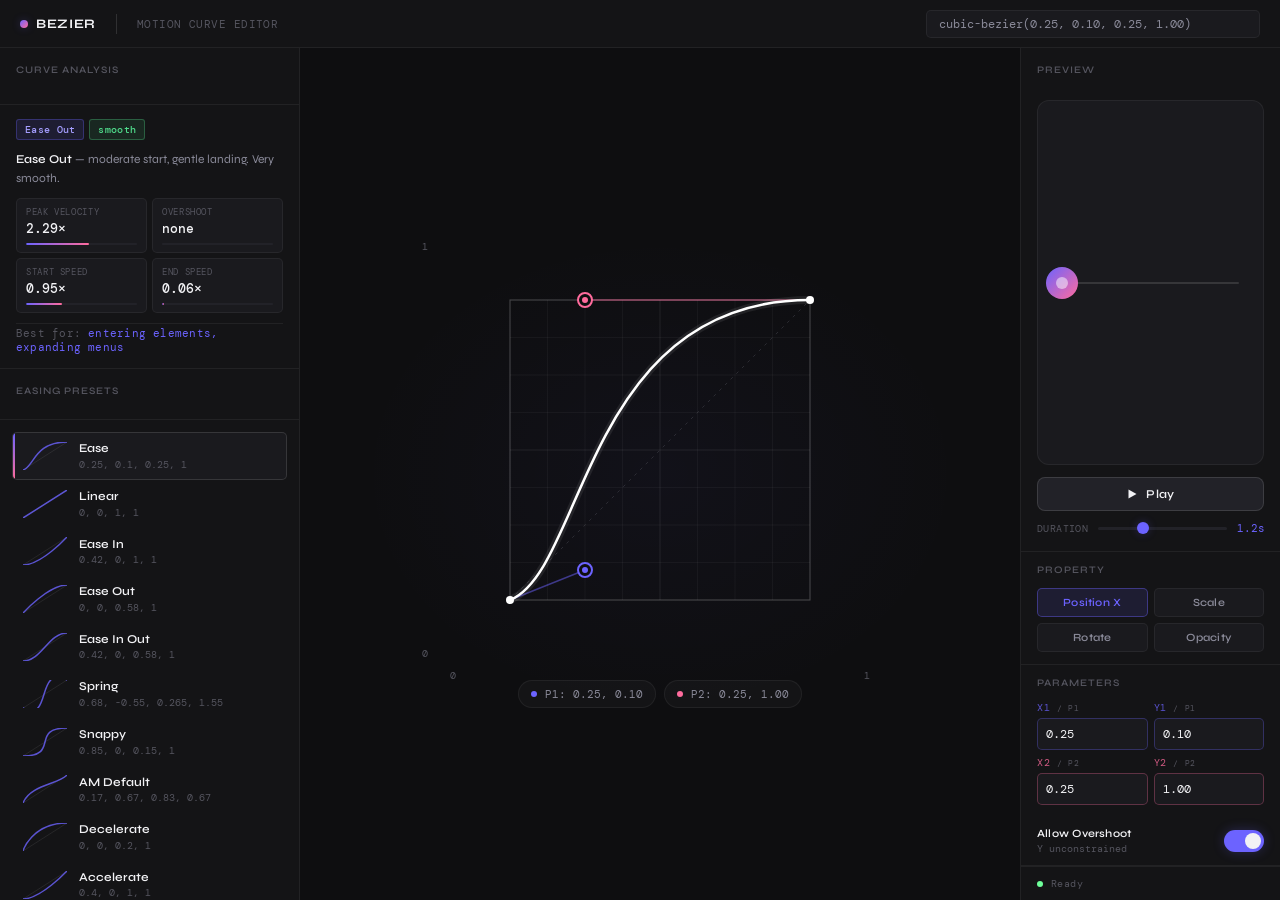
==== commit 338e47cd: "Add files via upload" ====
--- a/Graph.html
+++ b/Graph.html
@@ -110,6 +110,7 @@
   grid-row:2;
   display:grid;
   grid-template-columns:300px 1fr 260px;
+  min-height:0;
   overflow:hidden;
 }
 
@@ -119,6 +120,7 @@
   border-right:1px solid var(--border);
   display:flex;
   flex-direction:column;
+  min-height:0;
   overflow:hidden;
 }
 
@@ -204,6 +206,9 @@
   position:relative;
   align-items:center;
   justify-content:center;
+  min-width:0;
+  min-height:0;
+  padding:24px;
   overflow:hidden;
 }
 
@@ -220,10 +225,13 @@
   display:flex;
   align-items:center;
   justify-content:center;
+  width:min(420px, 100%);
 }
 
 .graph-canvas {
   display:block;
+  width:100%;
+  height:auto;
   user-select:none;
   touch-action:none;
   cursor:crosshair;
@@ -244,8 +252,11 @@
 
 .coord-strip {
   display:flex;
+  flex-wrap:wrap;
+  justify-content:center;
   gap:8px;
   margin-top:20px;
+  max-width:100%;
 }
 
 .coord-pill {
@@ -274,6 +285,7 @@
   border-left:1px solid var(--border);
   display:flex;
   flex-direction:column;
+  min-height:0;
   overflow:hidden;
 }
 
@@ -676,6 +688,195 @@
 
 @keyframes blink{0%,100%{opacity:1}50%{opacity:0}}
 .recording .status-dot{background:var(--accent-b);animation:blink 1s infinite}
+
+@media (max-width: 1080px) {
+  html,body {
+    height:auto;
+    min-height:100%;
+    overflow:auto;
+  }
+
+  body {
+    display:block;
+    min-height:100svh;
+  }
+
+  .topbar {
+    position:sticky;
+    top:0;
+    min-height:48px;
+  }
+
+  .workspace {
+    display:grid;
+    grid-template-columns:minmax(0, 1fr) 280px;
+    grid-template-rows:auto auto;
+    min-height:calc(100svh - 48px);
+    overflow:visible;
+  }
+
+  .center-panel {
+    grid-column:1;
+    grid-row:1;
+    min-height:520px;
+  }
+
+  .sidebar-right {
+    grid-column:2;
+    grid-row:1;
+    overflow:visible;
+  }
+
+  .sidebar-left {
+    grid-column:1 / -1;
+    grid-row:2;
+    border-right:0;
+    border-top:1px solid var(--border);
+    overflow:visible;
+  }
+
+  .analysis-panel {
+    display:grid;
+    grid-template-columns:minmax(0, 1fr) minmax(260px, 0.8fr);
+    align-items:start;
+  }
+
+  .analysis-tags,
+  .analysis-summary,
+  .use-case {
+    grid-column:1;
+  }
+
+  .analysis-metrics {
+    grid-column:2;
+    grid-row:1 / span 3;
+  }
+
+  .presets-scroll {
+    display:grid;
+    grid-template-columns:repeat(auto-fit, minmax(180px, 1fr));
+    max-height:260px;
+    overflow:auto;
+  }
+}
+
+@media (max-width: 760px) {
+  .topbar {
+    flex-wrap:wrap;
+    gap:8px;
+    padding:10px 14px;
+  }
+
+  .divider-v,
+  .topbar-label {
+    display:none;
+  }
+
+  .topbar-code {
+    order:3;
+    width:100%;
+    min-width:0;
+    justify-content:center;
+    overflow:hidden;
+  }
+
+  #topbar-code-text {
+    min-width:0;
+    overflow:hidden;
+    text-overflow:ellipsis;
+    white-space:nowrap;
+  }
+
+  .workspace {
+    display:flex;
+    flex-direction:column;
+    min-height:auto;
+  }
+
+  .center-panel {
+    order:1;
+    min-height:auto;
+    padding:18px 16px 20px;
+    overflow:visible;
+  }
+
+  .graph-wrap {
+    width:min(100%, 440px);
+  }
+
+  .coord-strip {
+    width:100%;
+    margin-top:14px;
+  }
+
+  .coord-pill {
+    flex:1 1 150px;
+    justify-content:center;
+    min-width:0;
+    padding:7px 10px;
+  }
+
+  .coord-pill span:last-child {
+    min-width:0;
+    overflow:hidden;
+    text-overflow:ellipsis;
+    white-space:nowrap;
+  }
+
+  .sidebar-right {
+    order:2;
+    border-left:0;
+    border-top:1px solid var(--border);
+    overflow:visible;
+  }
+
+  .preview-section {
+    flex:none;
+  }
+
+  .preview-stage {
+    min-height:92px;
+  }
+
+  .prop-chips,
+  .input-grid,
+  .analysis-metrics {
+    grid-template-columns:1fr 1fr;
+  }
+
+  .sidebar-left {
+    order:3;
+  }
+
+  .analysis-panel {
+    display:flex;
+  }
+
+  .presets-scroll {
+    grid-template-columns:1fr;
+    max-height:none;
+  }
+}
+
+@media (max-width: 420px) {
+  .center-panel {
+    padding-inline:12px;
+  }
+
+  .axis-label.x0,
+  .axis-label.x1 {
+    bottom:-18px;
+  }
+
+  .axis-label.y0,
+  .axis-label.y1 {
+    left:-20px;
+  }
+
+  .coord-strip {
+    margin-top:22px;
+  }
+}
 </style>
 </head>
 <body>
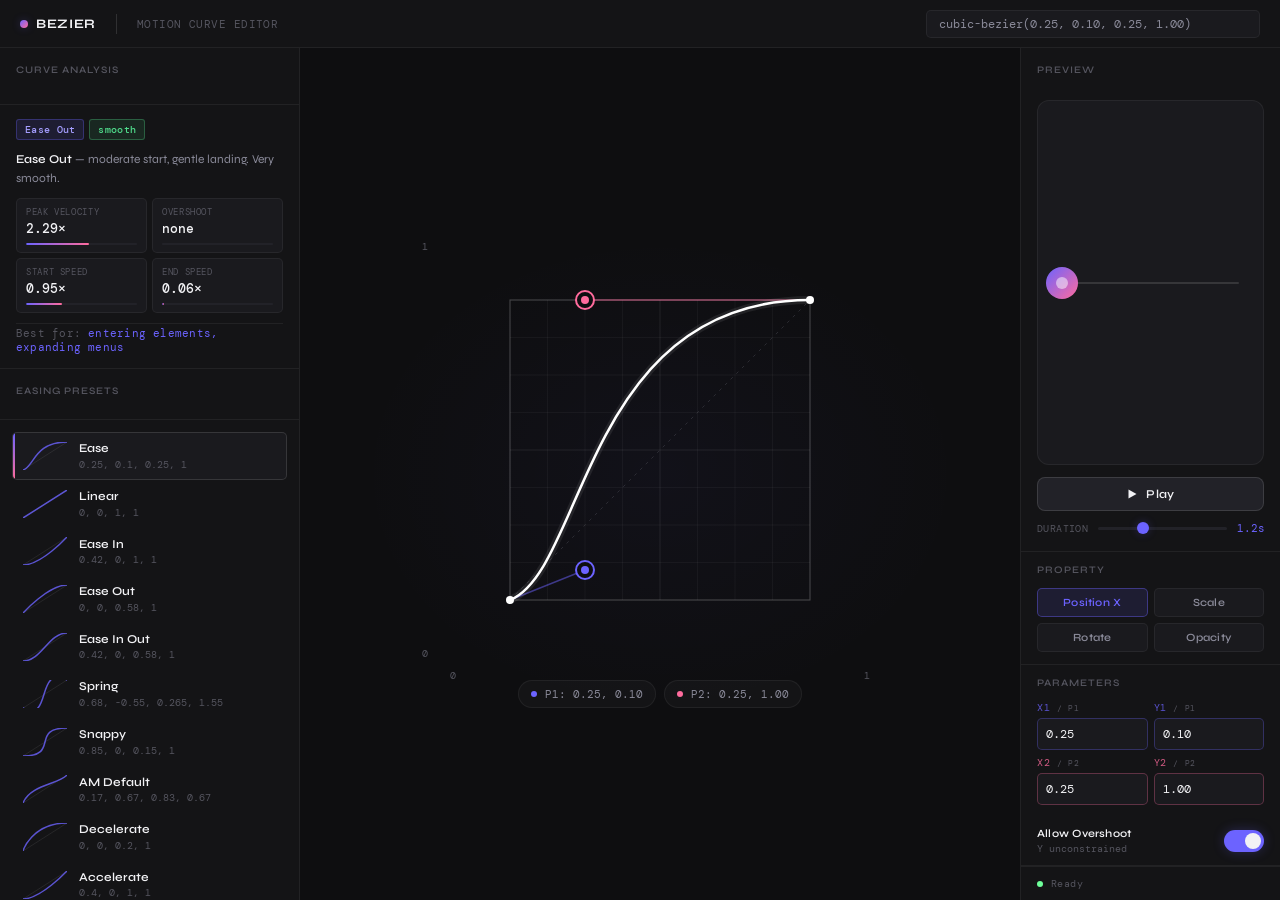
==== commit 495dad6b: "Add files via upload" ====
--- a/Graph.html
+++ b/Graph.html
@@ -226,6 +226,8 @@
   align-items:center;
   justify-content:center;
   width:min(420px, 100%);
+  touch-action:none;
+  overscroll-behavior:contain;
 }
 
 .graph-canvas {
@@ -233,6 +235,7 @@
   width:100%;
   height:auto;
   user-select:none;
+  -webkit-user-select:none;
   touch-action:none;
   cursor:crosshair;
 }
@@ -494,13 +497,15 @@
 .rod-b{stroke:rgba(255,107,157,0.5)}
 .bezier-curve{stroke:var(--curve);stroke-width:2.5;fill:none;stroke-linecap:round;stroke-linejoin:round}
 .bezier-shadow{stroke:rgba(255,255,255,0.08);stroke-width:8;fill:none;stroke-linecap:round}
-.endpoint{fill:var(--node);r:4}
-.handle-h{r:7;stroke-width:2;fill:var(--bg);cursor:grab}
+.endpoint{fill:var(--node)}
+.handle-h{stroke-width:2;fill:var(--bg);cursor:grab;pointer-events:all;touch-action:none}
 .handle-h:active{cursor:grabbing}
 .ha{stroke:var(--accent-a)}
 .hb{stroke:var(--accent-b)}
-.handle-core-a{r:3;fill:var(--accent-a);pointer-events:none}
-.handle-core-b{r:3;fill:var(--accent-b);pointer-events:none}
+.handle-core-a{fill:var(--accent-a);pointer-events:none}
+.handle-core-b{fill:var(--accent-b);pointer-events:none}
+.handle-hit{fill:rgba(255,255,255,0);stroke:transparent;cursor:grab;pointer-events:all;touch-action:none}
+.handle-hit:active{cursor:grabbing}
 
 /* ── ANALYSIS PANEL ── */
 .analysis-panel {
@@ -802,6 +807,10 @@
 
   .graph-wrap {
     width:min(100%, 440px);
+  }
+
+  .handle-hit {
+    r:30;
   }
 
   .coord-strip {
@@ -973,16 +982,18 @@
         <path id="curve" class="bezier-curve"/>
 
         <!-- Endpoints -->
-        <circle cx="0" cy="300" class="endpoint"/>
-        <circle cx="300" cy="0" class="endpoint"/>
+        <circle cx="0" cy="300" r="4" class="endpoint"/>
+        <circle cx="300" cy="0" r="4" class="endpoint"/>
 
         <!-- Handle A (blue/purple) -->
-        <circle id="ha" class="handle-h ha" cx="75" cy="270"/>
-        <circle id="ha-core" class="handle-core-a" cx="75" cy="270"/>
+        <circle id="ha-hit" class="handle-hit" cx="75" cy="270" r="28"/>
+        <circle id="ha" class="handle-h ha" cx="75" cy="270" r="9"/>
+        <circle id="ha-core" class="handle-core-a" cx="75" cy="270" r="4"/>
 
         <!-- Handle B (pink) -->
-        <circle id="hb" class="handle-h hb" cx="225" cy="30"/>
-        <circle id="hb-core" class="handle-core-b" cx="225" cy="30"/>
+        <circle id="hb-hit" class="handle-hit" cx="225" cy="30" r="28"/>
+        <circle id="hb" class="handle-h hb" cx="225" cy="30" r="9"/>
+        <circle id="hb-core" class="handle-core-b" cx="225" cy="30" r="4"/>
       </svg>
 
       <!-- Axis labels -->
@@ -1105,6 +1116,7 @@
 
 let x1=.25,y1=.1,x2=.25,y2=1;
 let dragging=null;
+let lastTouchStart=0;
 let activeProp='x';
 let allowOvershoot=true;
 let duration=1.2;
@@ -1113,6 +1125,7 @@
 const svg = document.getElementById('svg-graph');
 const ha = document.getElementById('ha'), haC = document.getElementById('ha-core');
 const hb = document.getElementById('hb'), hbC = document.getElementById('hb-core');
+const haHit = document.getElementById('ha-hit'), hbHit = document.getElementById('hb-hit');
 const rodA = document.getElementById('rod-a'), rodB = document.getElementById('rod-b');
 const curvePath = document.getElementById('curve'), curveShadow = document.getElementById('curve-shadow');
 const pillAT = document.getElementById('pill-a-text'), pillBT = document.getElementById('pill-b-text');
@@ -1167,8 +1180,10 @@
 
   ha.setAttribute('cx',a.x); ha.setAttribute('cy',a.y);
   haC.setAttribute('cx',a.x); haC.setAttribute('cy',a.y);
+  haHit.setAttribute('cx',a.x); haHit.setAttribute('cy',a.y);
   hb.setAttribute('cx',b.x); hb.setAttribute('cy',b.y);
   hbC.setAttribute('cx',b.x); hbC.setAttribute('cy',b.y);
+  hbHit.setAttribute('cx',b.x); hbHit.setAttribute('cy',b.y);
 
   // Origin = (0,300) in SVG (x=0, y=0 in bezier coords)
   // End    = (300,0) in SVG (x=1, y=1 in bezier coords)
@@ -1250,18 +1265,26 @@
 // SVG pointer interaction
 function getSVGPoint(e){
   const pt = svg.createSVGPoint();
-  const src = e.touches ? e.touches[0] : e;
+  const src = e.touches ? e.touches[0] : (e.changedTouches ? e.changedTouches[0] : e);
   pt.x=src.clientX; pt.y=src.clientY;
-  return pt.matrixTransform(svg.getScreenCTM().inverse());
+  const matrix = svg.getScreenCTM();
+  return matrix ? pt.matrixTransform(matrix.inverse()) : {x:0,y:G};
 }
 
 function startDrag(e,which){
+  if(e.type === 'touchstart') lastTouchStart = Date.now();
+  if(e.type === 'mousedown' && Date.now() - lastTouchStart < 700) return;
   e.preventDefault();
+  e.stopPropagation();
   dragging=which;
   setStatus('Dragging');
+  if(e.pointerId !== undefined && e.currentTarget.setPointerCapture){
+    try { e.currentTarget.setPointerCapture(e.pointerId); } catch(err) {}
+  }
   const move=(ev)=>{
     if(!dragging)return;
     ev.preventDefault();
+    ev.stopPropagation();
     const pt=getSVGPoint(ev);
     let nx=Math.max(0,Math.min(1,pt.x/G));
     let ny=(G-pt.y)/G; // unbounded for Y
@@ -1269,24 +1292,46 @@
     else{x2=nx;y2=clampY(ny);}
     updateGraph();
   };
-  const up=()=>{
+  const up=(ev)=>{
+    if(ev){
+      ev.preventDefault();
+      ev.stopPropagation();
+    }
     dragging=null;
     setStatus('Ready');
+    window.removeEventListener('pointermove',move);
+    window.removeEventListener('pointerup',up);
+    window.removeEventListener('pointercancel',up);
     document.removeEventListener('mousemove',move);
     document.removeEventListener('mouseup',up);
     document.removeEventListener('touchmove',move);
     document.removeEventListener('touchend',up);
+    document.removeEventListener('touchcancel',up);
   };
-  document.addEventListener('mousemove',move);
-  document.addEventListener('mouseup',up);
-  document.addEventListener('touchmove',move,{passive:false});
-  document.addEventListener('touchend',up);
-}
-
-ha.addEventListener('mousedown',e=>startDrag(e,'a'));
-hb.addEventListener('mousedown',e=>startDrag(e,'b'));
-ha.addEventListener('touchstart',e=>startDrag(e,'a'),{passive:false});
-hb.addEventListener('touchstart',e=>startDrag(e,'b'),{passive:false});
+  if(window.PointerEvent && e.type === 'pointerdown'){
+    window.addEventListener('pointermove',move,{passive:false});
+    window.addEventListener('pointerup',up);
+    window.addEventListener('pointercancel',up);
+  } else {
+    document.addEventListener('mousemove',move);
+    document.addEventListener('mouseup',up);
+    document.addEventListener('touchmove',move,{passive:false});
+    document.addEventListener('touchend',up);
+    document.addEventListener('touchcancel',up);
+  }
+}
+
+const isTouchDevice = ('ontouchstart' in window) || navigator.maxTouchPoints > 0;
+[
+  [ha,'a'], [haHit,'a'],
+  [hb,'b'], [hbHit,'b']
+].forEach(([target,which])=>{
+  if(window.PointerEvent && !isTouchDevice){
+    target.addEventListener('pointerdown',e=>startDrag(e,which),{passive:false});
+  }
+  target.addEventListener('mousedown',e=>startDrag(e,which));
+  target.addEventListener('touchstart',e=>startDrag(e,which),{passive:false});
+});
 
 // Numeric inputs
 function syncFromInputs(){
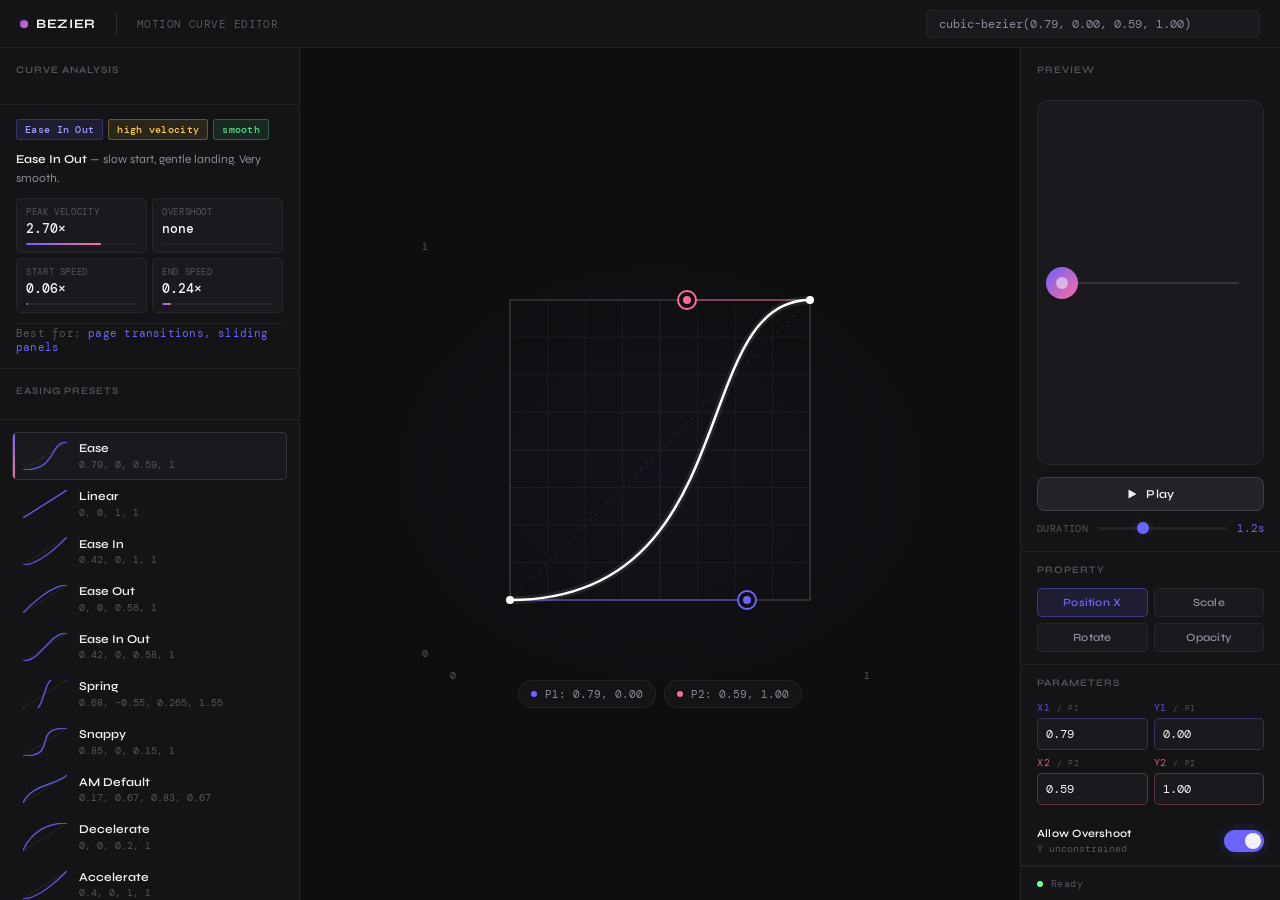
==== commit bc1ef32b: "Add files via upload" ====
--- a/Graph.html
+++ b/Graph.html
@@ -900,7 +900,7 @@
   <span class="topbar-label">Motion Curve Editor</span>
   <div class="topbar-spacer"></div>
   <button class="topbar-code" id="topbar-copy" title="Click to copy CSS">
-    <span id="topbar-code-text">cubic-bezier(0.25, 0.10, 0.25, 1.00)</span>
+    <span id="topbar-code-text">cubic-bezier(0.79, 0.00, 0.59, 1.00)</span>
     <span class="copy-flash" id="copy-flash">✓ Copied</span>
   </button>
 </header>
@@ -1006,11 +1006,11 @@
     <div class="coord-strip">
       <div class="coord-pill" id="pill-a">
         <span class="coord-dot" style="background:var(--accent-a)"></span>
-        <span id="pill-a-text">P1: 0.25, 0.10</span>
+        <span id="pill-a-text">P1: 0.79, 0.00</span>
       </div>
       <div class="coord-pill" id="pill-b">
         <span class="coord-dot" style="background:var(--accent-b)"></span>
-        <span id="pill-b-text">P2: 0.25, 1.00</span>
+        <span id="pill-b-text">P2: 0.59, 1.00</span>
       </div>
     </div>
   </main>
@@ -1059,15 +1059,15 @@
       <div class="input-grid">
         <div class="param-input-wrap">
           <div class="param-label" style="color:rgba(108,99,255,0.8)">X1 <span>/ P1</span></div>
-          <input type="number" class="param-input p1" id="inp-x1" min="0" max="1" step="0.01" value="0.25">
+          <input type="number" class="param-input p1" id="inp-x1" min="0" max="1" step="0.01" value="0.79">
         </div>
         <div class="param-input-wrap">
           <div class="param-label" style="color:rgba(108,99,255,0.8)">Y1 <span>/ P1</span></div>
-          <input type="number" class="param-input p1" id="inp-y1" step="0.01" value="0.10">
+          <input type="number" class="param-input p1" id="inp-y1" step="0.01" value="0.00">
         </div>
         <div class="param-input-wrap">
           <div class="param-label" style="color:rgba(255,107,157,0.8)">X2 <span>/ P2</span></div>
-          <input type="number" class="param-input p2" id="inp-x2" min="0" max="1" step="0.01" value="0.25">
+          <input type="number" class="param-input p2" id="inp-x2" min="0" max="1" step="0.01" value="0.59">
         </div>
         <div class="param-input-wrap">
           <div class="param-label" style="color:rgba(255,107,157,0.8)">Y2 <span>/ P2</span></div>
@@ -1098,7 +1098,7 @@
 
 <script>
 const PRESETS = [
-  {name:'Ease',vals:[.25,.1,.25,1]},
+  {name:'Ease',vals:[.79,0,.59,1]},
   {name:'Linear',vals:[0,0,1,1]},
   {name:'Ease In',vals:[.42,0,1,1]},
   {name:'Ease Out',vals:[0,0,.58,1]},
@@ -1114,7 +1114,7 @@
 
 const G = 300; // grid size in SVG units
 
-let x1=.25,y1=.1,x2=.25,y2=1;
+let x1=.79,y1=0,x2=.59,y2=1;
 let dragging=null;
 let lastTouchStart=0;
 let activeProp='x';
